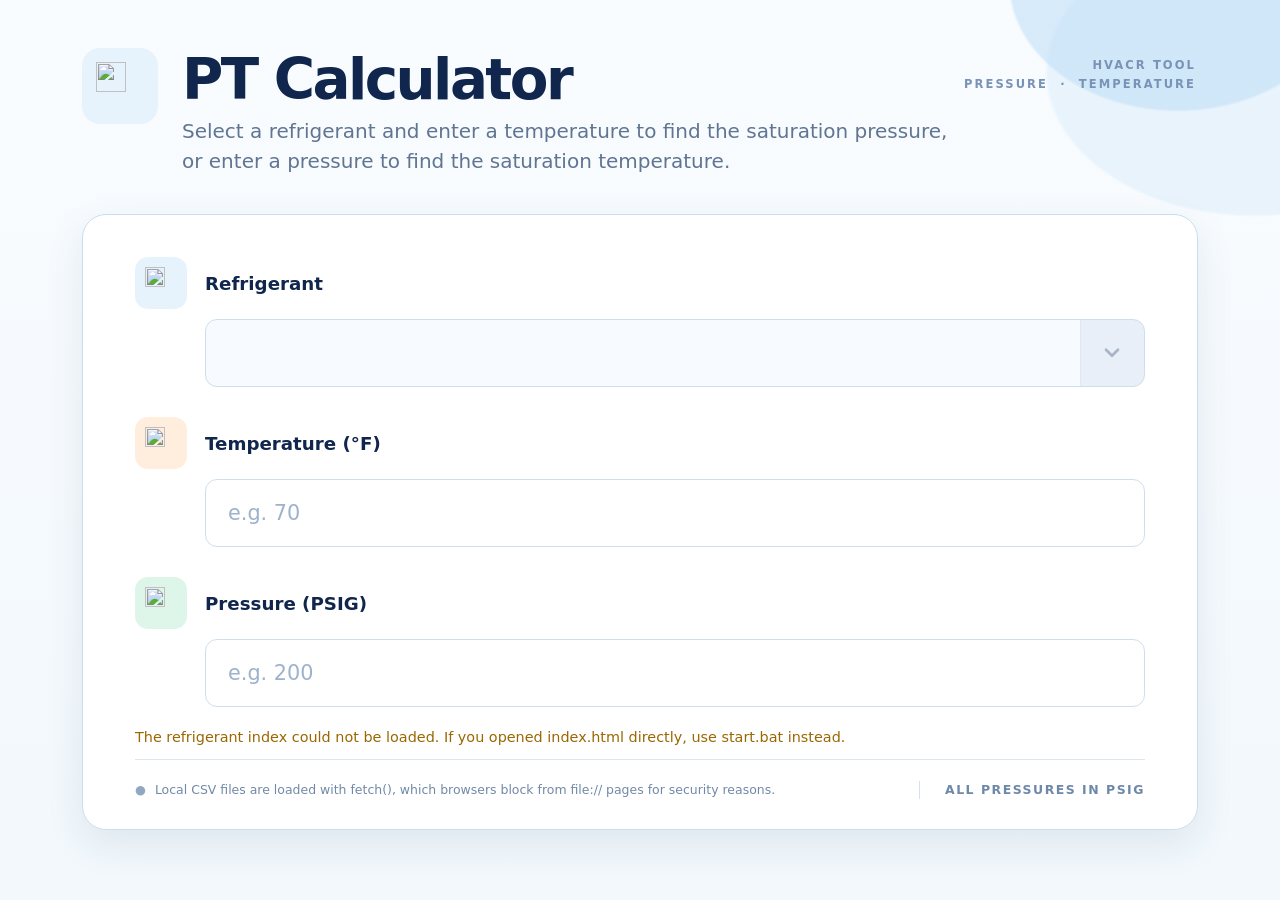
==== index.html @ 1a709b92 "PT Calculator v1.0.0" ====
<!DOCTYPE html>
<html lang="en">
<head>
  <meta charset="UTF-8" />
  <meta name="viewport" content="width=device-width, initial-scale=1.0" />
  <meta name="theme-color" content="#f5f9fd" />
  <title>PT Calculator</title>
  <link rel="stylesheet" href="styles.css" />
</head>
<body>
  <main class="page-shell">
    <section class="intro" aria-labelledby="page-title">
      <div class="title-row">
        <span class="icon-tile title-icon"><img src="assets/snowflake.svg" alt="" /></span>
        <div class="title-copy">
          <h1 id="page-title">PT Calculator</h1>
          <p>Select a refrigerant and enter a temperature to find the saturation pressure,<br class="desktop-break" />
             or enter a pressure to find the saturation temperature.</p>
        </div>
        <div class="tool-mark" aria-hidden="true">
          <span>HVACR TOOL</span>
          <small>PRESSURE&nbsp; · &nbsp;TEMPERATURE</small>
        </div>
      </div>
    </section>

    <section class="calculator-card" aria-label="Pressure temperature calculator">
      <div class="field-group">
        <label for="refrigerant">
          <span class="icon-tile blue"><img src="assets/refrigerant.svg" alt="" /></span>
          <span>Refrigerant</span>
        </label>
        <div class="control-indent">
          <select id="refrigerant" autocomplete="off"></select>
        </div>
      </div>

      <div id="saturation-wrap" class="field-group hidden">
        <label for="saturation-point">
          <span class="icon-tile blue"><img src="assets/saturation.svg" alt="" /></span>
          <span>Saturation Point</span>
        </label>
        <div class="control-indent">
          <select id="saturation-point" autocomplete="off">
            <option value="dew">Dew</option>
            <option value="bubble">Bubble</option>
          </select>
          <p class="field-note">Dew is normally used for superheat. Bubble is normally used for subcooling.</p>
        </div>
      </div>

      <div class="field-group">
        <label for="temperature">
          <span class="icon-tile orange"><img src="assets/thermometer.svg" alt="" /></span>
          <span>Temperature (°F)</span>
        </label>
        <div class="control-indent">
          <input id="temperature" type="number" inputmode="decimal" step="any" placeholder="e.g. 70" autocomplete="off" />
        </div>
      </div>

      <div class="field-group">
        <label for="pressure">
          <span class="icon-tile green"><img src="assets/pressure-gauge.svg" alt="" /></span>
          <span>Pressure (PSIG)</span>
        </label>
        <div class="control-indent">
          <input id="pressure" type="number" inputmode="decimal" step="any" placeholder="e.g. 200" autocomplete="off" />
        </div>
      </div>

      <div id="message" class="message control-indent" role="status" aria-live="polite"></div>

      <div class="status-row">
        <p id="data-status" class="data-status"></p>
        <p class="units-note">ALL PRESSURES IN PSIG</p>
      </div>
    </section>
  </main>
  <script src="app.js" defer></script>
</body>
</html>
---- styles.css ----
:root {
  font-family: Inter, ui-sans-serif, system-ui, -apple-system, BlinkMacSystemFont, "Segoe UI", sans-serif;
  color: #10254a;
  background: #f5f9fd;
  font-synthesis: none;
  --blue: #1683cf;
  --blue-soft: #e7f3fc;
  --orange-soft: #ffeddd;
  --green-soft: #def5ea;
  --border: #cfdeec;
}

* { box-sizing: border-box; }

body {
  margin: 0;
  min-height: 100vh;
  background:
    radial-gradient(ellipse 340px 260px at 92% -2%, rgba(196,225,247,.65) 0 49%, transparent 50%),
    radial-gradient(ellipse 420px 290px at 98% 8%, rgba(226,240,251,.72) 0 49%, transparent 50%),
    linear-gradient(180deg, #f9fcff 0%, #f2f8fc 100%);
}

button, input, select { font: inherit; }

.page-shell {
  width: min(100%, 1180px);
  margin: 0 auto;
  padding: 48px 32px 70px;
}

.title-row {
  position: relative;
  display: flex;
  align-items: flex-start;
  gap: 24px;
  padding-right: 210px;
}

.icon-tile {
  display: inline-grid;
  place-items: center;
  flex: 0 0 auto;
  border-radius: 13px;
}

.icon-tile img {
  display: block;
  width: 62%;
  height: 62%;
}

.title-icon {
  width: 76px;
  height: 76px;
  background: var(--blue-soft);
  border-radius: 18px;
}

.title-copy h1 {
  margin: 4px 0 8px;
  font-size: clamp(2.3rem, 4.4vw, 3.7rem);
  line-height: 1;
  letter-spacing: -.045em;
  font-weight: 670;
  color: #10264d;
}

.title-copy p {
  max-width: 820px;
  margin: 0 0 38px;
  color: #607592;
  font-size: clamp(1rem, 1.65vw, 1.25rem);
  line-height: 1.5;
}

.tool-mark {
  position: absolute;
  top: 10px;
  right: 2px;
  text-align: right;
  color: #7893b6;
  letter-spacing: .13em;
  font-weight: 650;
}

.tool-mark span,
.tool-mark small {
  display: block;
  font-size: .72rem;
}

.tool-mark small { margin-top: 5px; }

.calculator-card {
  padding: 42px 52px 30px;
  border: 1px solid #ccdeed;
  border-radius: 24px;
  background: rgba(255,255,255,.965);
  box-shadow: 0 14px 38px rgba(39, 79, 119, .10);
}

.field-group { margin-bottom: 30px; }

.field-group label {
  display: flex;
  align-items: center;
  gap: 18px;
  margin-bottom: 10px;
  color: #10264d;
  font-size: 1.14rem;
  font-weight: 650;
}

.field-group label > span:last-child {
  margin-left: 0;
}

.field-group .icon-tile {
  width: 52px;
  height: 52px;
}

.icon-tile.blue { background: var(--blue-soft); }
.icon-tile.orange { background: var(--orange-soft); }
.icon-tile.green { background: var(--green-soft); }

.control-indent {
  margin-left: 70px;
}

input, select {
  width: 100%;
  min-height: 68px;
  padding: 0 22px;
  border: 1px solid var(--border);
  border-radius: 12px;
  color: #132849;
  background: #fff;
  outline: none;
  font-size: 1.3rem;
  font-weight: 400;
  transition: border-color .15s ease, box-shadow .15s ease, background .15s ease;
}

select {
  appearance: none;
  -webkit-appearance: none;
  -moz-appearance: none;
  cursor: pointer;
  padding-right: 78px;
  background-color: #f7faff;
  background-image:
    linear-gradient(to left, rgba(226,235,245,.72) 64px, transparent 64px),
    linear-gradient(to left, #d7e2ed 64px, transparent 64px),
    url("data:image/svg+xml,%3Csvg xmlns='http://www.w3.org/2000/svg' width='26' height='26' viewBox='0 0 24 24' fill='none'%3E%3Cpath d='M6.5 9L12 14.5L17.5 9' stroke='%23132C50' stroke-width='2.5' stroke-linecap='round' stroke-linejoin='round'/%3E%3C/svg%3E");
  background-repeat: no-repeat;
  background-position: right center, right 63px center, right 19px center;
  background-size: 64px 100%, 1px 100%, 26px 26px;
}

input:hover, select:hover { border-color: #aec5da; }

input:focus, select:focus {
  border-color: #6ca8d5;
  box-shadow: 0 0 0 4px rgba(22,131,207,.10);
}

input::placeholder {
  color: #9db2cc;
  font-weight: 350;
}

.field-note {
  margin: 8px 2px 0;
  color: #70839d;
  font-size: .86rem;
  line-height: 1.45;
}

.hidden { display: none; }

.message {
  min-height: 20px;
  margin-top: -8px;
  font-size: .9rem;
  color: #b42318;
}

.message.warning { color: #9a6700; }
.message.success { color: #067647; }

.status-row {
  display: flex;
  align-items: center;
  justify-content: space-between;
  gap: 24px;
  margin-top: 10px;
  padding-top: 21px;
  border-top: 1px solid #dce7f0;
}

.data-status,
.units-note {
  margin: 0;
  color: #7189a8;
  font-size: .78rem;
  line-height: 1.4;
}

.data-status::before {
  content: "●";
  margin-right: 9px;
  color: #91a8c3;
}

.units-note {
  flex: 0 0 auto;
  padding-left: 25px;
  border-left: 1px solid #d5e1ec;
  color: #6e88aa;
  font-weight: 650;
  letter-spacing: .12em;
}

@media (max-width: 760px) {
  .page-shell { padding: 24px 15px 38px; }

  .title-row {
    gap: 14px;
    padding-right: 0;
  }

  .title-icon {
    width: 52px;
    height: 52px;
    border-radius: 14px;
  }

  .title-copy h1 {
    margin-top: 2px;
    font-size: 2.2rem;
  }

  .title-copy p {
    margin: 8px 0 24px;
    font-size: .96rem;
    line-height: 1.45;
  }

  .desktop-break { display: none; }
  .tool-mark { display: none; }

  .calculator-card {
    padding: 27px 20px 22px;
    border-radius: 19px;
  }

  .field-group { margin-bottom: 23px; }

  .field-group label {
    gap: 10px;
    margin-bottom: 9px;
    transform: none;
    font-size: 1rem;
  }

  .field-group .icon-tile {
    width: 34px;
    height: 34px;
    border-radius: 9px;
  }

  .control-indent { margin-left: 0; }

  input, select {
    min-height: 58px;
    padding-left: 16px;
    font-size: 1.15rem;
  }

  select {
    padding-right: 58px;
    background-position: right center, right 51px center, right 14px center;
    background-size: 52px 100%, 1px 100%, 22px 22px;
  }

  .status-row {
    align-items: flex-start;
    flex-direction: column;
    gap: 8px;
    padding-top: 16px;
  }

  .units-note {
    padding-left: 0;
    border-left: 0;
    font-size: .68rem;
  }
}
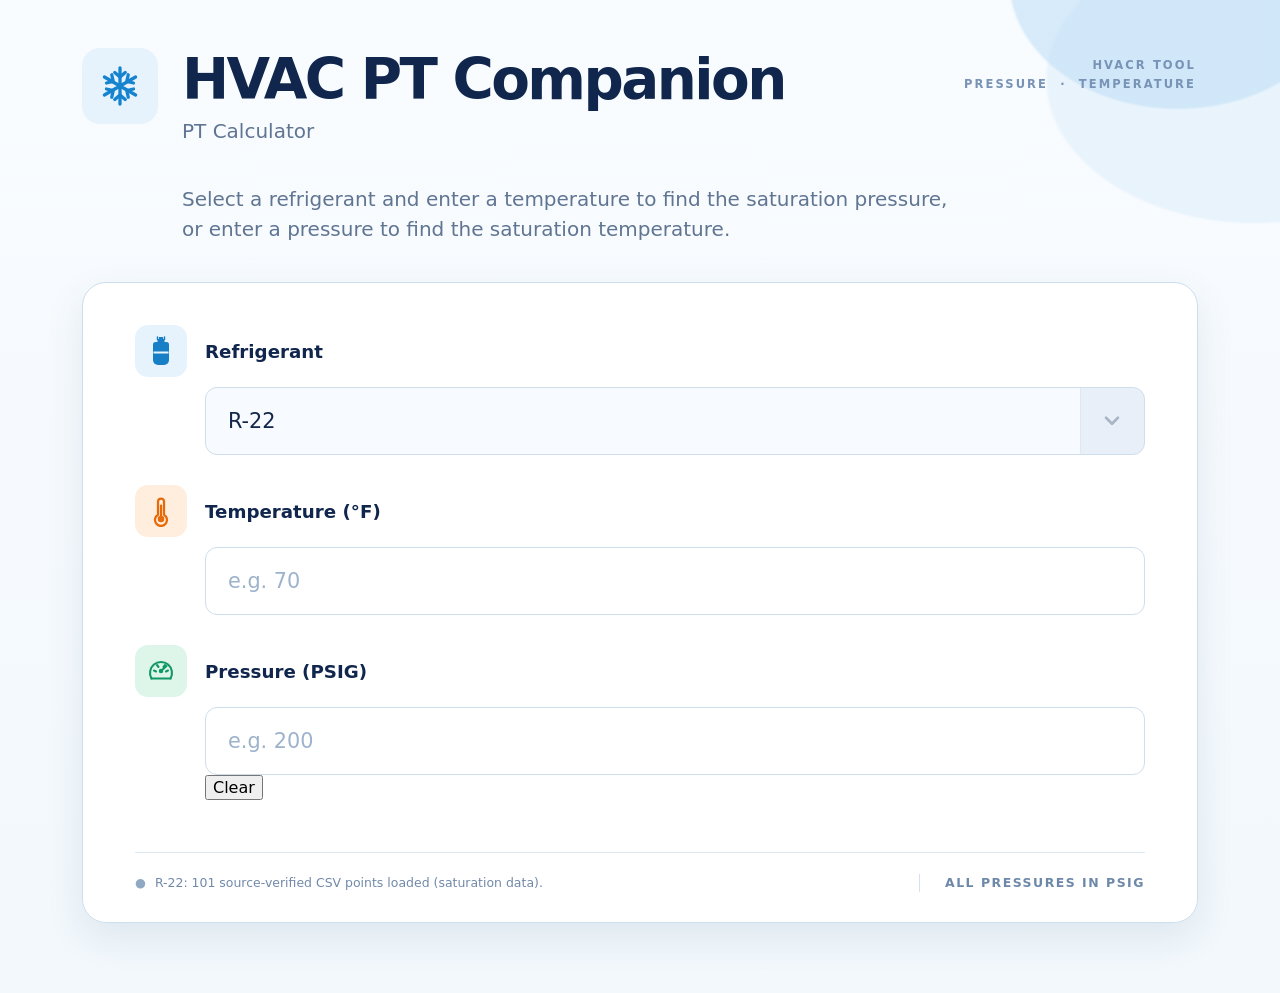
==== commit df778b6d: "Rename PT Calculator to HVAC PT Companion and add clear button" ====
--- a/index.html
+++ b/index.html
@@ -4,79 +4,182 @@
   <meta charset="UTF-8" />
   <meta name="viewport" content="width=device-width, initial-scale=1.0" />
   <meta name="theme-color" content="#f5f9fd" />
-  <title>PT Calculator</title>
+  <meta
+    name="description"
+    content="HVAC PT Companion is a pressure-temperature calculator for HVAC/R refrigerants."
+  />
+  <title>HVAC PT Companion | PT Calculator</title>
   <link rel="stylesheet" href="styles.css" />
 </head>
+
 <body>
   <main class="page-shell">
+
     <section class="intro" aria-labelledby="page-title">
       <div class="title-row">
-        <span class="icon-tile title-icon"><img src="assets/snowflake.svg" alt="" /></span>
+
+        <span class="icon-tile title-icon">
+          <img src="assets/snowflake.svg" alt="" />
+        </span>
+
         <div class="title-copy">
-          <h1 id="page-title">PT Calculator</h1>
-          <p>Select a refrigerant and enter a temperature to find the saturation pressure,<br class="desktop-break" />
-             or enter a pressure to find the saturation temperature.</p>
+          <h1 id="page-title">HVAC PT Companion</h1>
+          <p class="app-subtitle">PT Calculator</p>
+
+          <p>
+            Select a refrigerant and enter a temperature to find the saturation pressure,
+            <br class="desktop-break" />
+            or enter a pressure to find the saturation temperature.
+          </p>
         </div>
+
         <div class="tool-mark" aria-hidden="true">
           <span>HVACR TOOL</span>
           <small>PRESSURE&nbsp; · &nbsp;TEMPERATURE</small>
         </div>
+
       </div>
     </section>
 
-    <section class="calculator-card" aria-label="Pressure temperature calculator">
+    <section
+      class="calculator-card"
+      aria-label="HVAC PT Companion pressure temperature calculator"
+    >
+
       <div class="field-group">
+
         <label for="refrigerant">
-          <span class="icon-tile blue"><img src="assets/refrigerant.svg" alt="" /></span>
+          <span class="icon-tile blue">
+            <img src="assets/refrigerant.svg" alt="" />
+          </span>
+
           <span>Refrigerant</span>
         </label>
+
         <div class="control-indent">
-          <select id="refrigerant" autocomplete="off"></select>
+          <select
+            id="refrigerant"
+            autocomplete="off"
+          ></select>
         </div>
+
       </div>
 
-      <div id="saturation-wrap" class="field-group hidden">
+      <div
+        id="saturation-wrap"
+        class="field-group hidden"
+      >
+
         <label for="saturation-point">
-          <span class="icon-tile blue"><img src="assets/saturation.svg" alt="" /></span>
+          <span class="icon-tile blue">
+            <img src="assets/saturation.svg" alt="" />
+          </span>
+
           <span>Saturation Point</span>
         </label>
+
         <div class="control-indent">
-          <select id="saturation-point" autocomplete="off">
+
+          <select
+            id="saturation-point"
+            autocomplete="off"
+          >
             <option value="dew">Dew</option>
             <option value="bubble">Bubble</option>
           </select>
-          <p class="field-note">Dew is normally used for superheat. Bubble is normally used for subcooling.</p>
+
+          <p class="field-note">
+            Dew is normally used for superheat. Bubble is normally used for subcooling.
+          </p>
+
         </div>
+
       </div>
 
       <div class="field-group">
+
         <label for="temperature">
-          <span class="icon-tile orange"><img src="assets/thermometer.svg" alt="" /></span>
+          <span class="icon-tile orange">
+            <img src="assets/thermometer.svg" alt="" />
+          </span>
+
           <span>Temperature (°F)</span>
         </label>
+
         <div class="control-indent">
-          <input id="temperature" type="number" inputmode="decimal" step="any" placeholder="e.g. 70" autocomplete="off" />
+
+          <input
+            id="temperature"
+            type="number"
+            inputmode="decimal"
+            step="any"
+            placeholder="e.g. 70"
+            autocomplete="off"
+          />
+
         </div>
+
       </div>
 
       <div class="field-group">
+
         <label for="pressure">
-          <span class="icon-tile green"><img src="assets/pressure-gauge.svg" alt="" /></span>
+          <span class="icon-tile green">
+            <img src="assets/pressure-gauge.svg" alt="" />
+          </span>
+
           <span>Pressure (PSIG)</span>
         </label>
+
         <div class="control-indent">
-          <input id="pressure" type="number" inputmode="decimal" step="any" placeholder="e.g. 200" autocomplete="off" />
+
+          <input
+            id="pressure"
+            type="number"
+            inputmode="decimal"
+            step="any"
+            placeholder="e.g. 200"
+            autocomplete="off"
+          />
+
+          <div class="clear-row">
+            <button
+              type="button"
+              id="clear-fields"
+              class="clear-button"
+            >
+              Clear
+            </button>
+          </div>
+
         </div>
+
       </div>
 
-      <div id="message" class="message control-indent" role="status" aria-live="polite"></div>
+      <div
+        id="message"
+        class="message control-indent"
+        role="status"
+        aria-live="polite"
+      ></div>
 
       <div class="status-row">
-        <p id="data-status" class="data-status"></p>
-        <p class="units-note">ALL PRESSURES IN PSIG</p>
+
+        <p
+          id="data-status"
+          class="data-status"
+        ></p>
+
+        <p class="units-note">
+          ALL PRESSURES IN PSIG
+        </p>
+
       </div>
+
     </section>
+
   </main>
+
   <script src="app.js" defer></script>
 </body>
 </html>
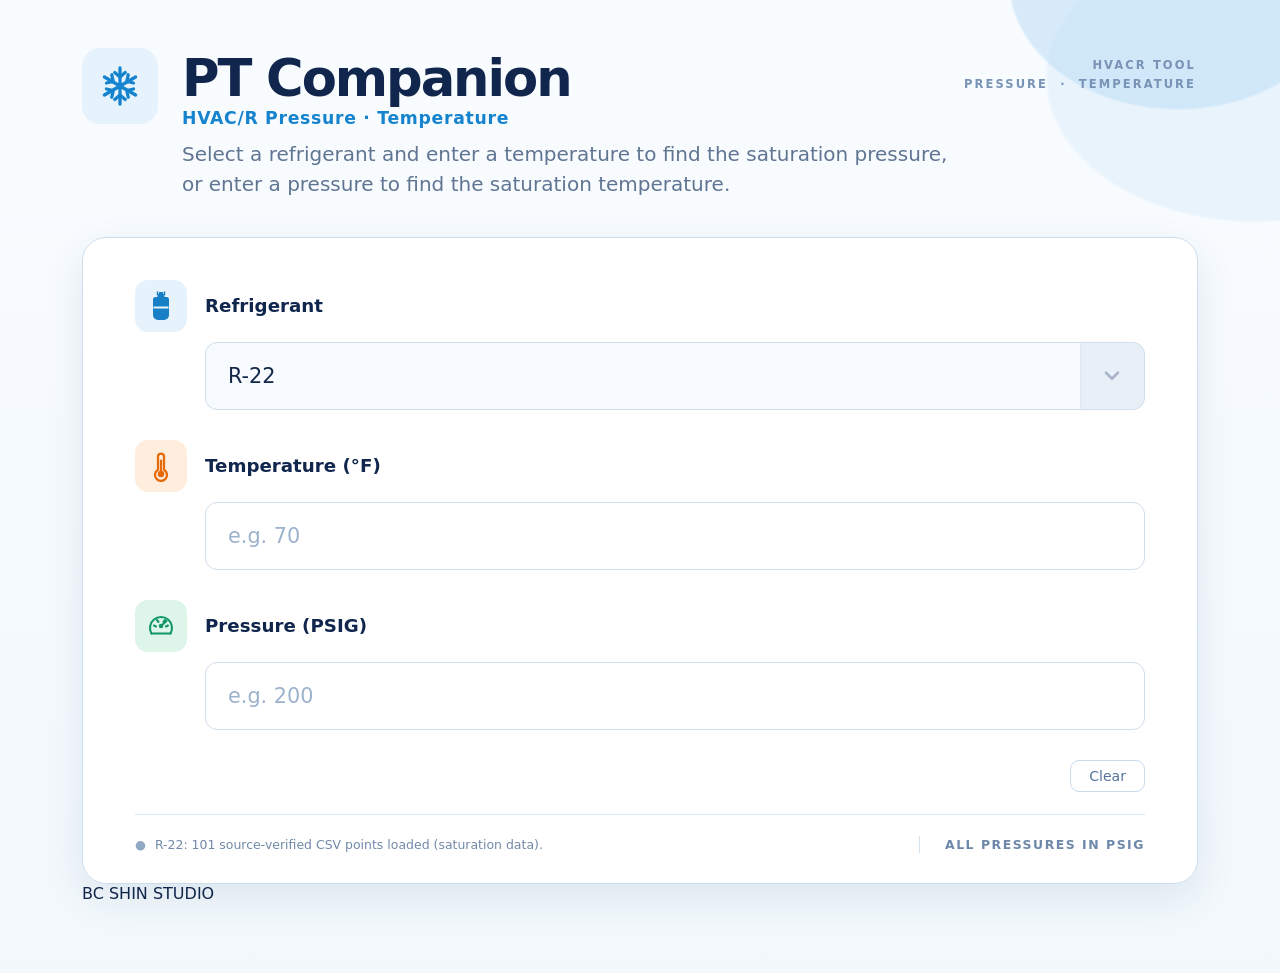
==== commit f364a07d: "Version 1" ====
--- a/index.html
+++ b/index.html
@@ -5,181 +5,138 @@
   <meta name="viewport" content="width=device-width, initial-scale=1.0" />
   <meta name="theme-color" content="#f5f9fd" />
   <meta
-    name="description"
-    content="HVAC PT Companion is a pressure-temperature calculator for HVAC/R refrigerants."
+          name="description"
+          content="HVAC PT Companion is a pressure-temperature calculator for HVAC/R refrigerants."
   />
-  <title>HVAC PT Companion | PT Calculator</title>
+  <title>HVAC PT Companion</title>
   <link rel="stylesheet" href="styles.css" />
 </head>
 
 <body>
-  <main class="page-shell">
-
-    <section class="intro" aria-labelledby="page-title">
-      <div class="title-row">
-
+<main class="page-shell">
+  <section class="intro" aria-labelledby="page-title">
+    <div class="title-row">
         <span class="icon-tile title-icon">
           <img src="assets/snowflake.svg" alt="" />
         </span>
 
-        <div class="title-copy">
-          <h1 id="page-title">HVAC PT Companion</h1>
-          <p class="app-subtitle">PT Calculator</p>
+      <div class="title-copy">
+        <h1 id="page-title">PT Companion</h1>
+        <p class="app-subtitle">HVAC/R Pressure · Temperature</p>
+        <p>
+          Select a refrigerant and enter a temperature to find the saturation pressure,
+          <br class="desktop-break" />
+          or enter a pressure to find the saturation temperature.
+        </p>
+      </div>
 
-          <p>
-            Select a refrigerant and enter a temperature to find the saturation pressure,
-            <br class="desktop-break" />
-            or enter a pressure to find the saturation temperature.
-          </p>
-        </div>
+      <div class="tool-mark" aria-hidden="true">
+        <span>HVACR TOOL</span>
+        <small>PRESSURE&nbsp; · &nbsp;TEMPERATURE</small>
+      </div>
+    </div>
+  </section>
 
-        <div class="tool-mark" aria-hidden="true">
-          <span>HVACR TOOL</span>
-          <small>PRESSURE&nbsp; · &nbsp;TEMPERATURE</small>
-        </div>
-
-      </div>
-    </section>
-
-    <section
-      class="calculator-card"
-      aria-label="HVAC PT Companion pressure temperature calculator"
-    >
-
-      <div class="field-group">
-
-        <label for="refrigerant">
+  <section
+          class="calculator-card"
+          aria-label="HVAC PT Companion pressure temperature calculator"
+  >
+    <div class="field-group">
+      <label for="refrigerant">
           <span class="icon-tile blue">
             <img src="assets/refrigerant.svg" alt="" />
           </span>
+        <span>Refrigerant</span>
+      </label>
 
-          <span>Refrigerant</span>
-        </label>
+      <div class="control-indent">
+        <select id="refrigerant" autocomplete="off"></select>
+      </div>
+    </div>
 
-        <div class="control-indent">
-          <select
-            id="refrigerant"
-            autocomplete="off"
-          ></select>
-        </div>
-
-      </div>
-
-      <div
-        id="saturation-wrap"
-        class="field-group hidden"
-      >
-
-        <label for="saturation-point">
+    <div id="saturation-wrap" class="field-group hidden">
+      <label for="saturation-point">
           <span class="icon-tile blue">
             <img src="assets/saturation.svg" alt="" />
           </span>
+        <span>Saturation Point</span>
+      </label>
 
-          <span>Saturation Point</span>
-        </label>
+      <div class="control-indent">
+        <select id="saturation-point" autocomplete="off">
+          <option value="dew">Dew</option>
+          <option value="bubble">Bubble</option>
+        </select>
+        <p class="field-note">
+          Dew is normally used for superheat. Bubble is normally used for subcooling.
+        </p>
+      </div>
+    </div>
 
-        <div class="control-indent">
-
-          <select
-            id="saturation-point"
-            autocomplete="off"
-          >
-            <option value="dew">Dew</option>
-            <option value="bubble">Bubble</option>
-          </select>
-
-          <p class="field-note">
-            Dew is normally used for superheat. Bubble is normally used for subcooling.
-          </p>
-
-        </div>
-
-      </div>
-
-      <div class="field-group">
-
-        <label for="temperature">
+    <div class="field-group">
+      <label for="temperature">
           <span class="icon-tile orange">
             <img src="assets/thermometer.svg" alt="" />
           </span>
+        <span>Temperature (°F)</span>
+      </label>
 
-          <span>Temperature (°F)</span>
-        </label>
+      <div class="control-indent">
+        <input
+                id="temperature"
+                type="number"
+                inputmode="decimal"
+                step="any"
+                placeholder="e.g. 70"
+                autocomplete="off"
+        />
+      </div>
+    </div>
 
-        <div class="control-indent">
-
-          <input
-            id="temperature"
-            type="number"
-            inputmode="decimal"
-            step="any"
-            placeholder="e.g. 70"
-            autocomplete="off"
-          />
-
-        </div>
-
-      </div>
-
-      <div class="field-group">
-
-        <label for="pressure">
+    <div class="field-group">
+      <label for="pressure">
           <span class="icon-tile green">
             <img src="assets/pressure-gauge.svg" alt="" />
           </span>
+        <span>Pressure (PSIG)</span>
+      </label>
 
-          <span>Pressure (PSIG)</span>
-        </label>
+      <div class="control-indent">
+        <input
+                id="pressure"
+                type="number"
+                inputmode="decimal"
+                step="any"
+                placeholder="e.g. 200"
+                autocomplete="off"
+        />
+      </div>
+    </div>
 
-        <div class="control-indent">
+    <div class="clear-row">
+      <button type="button" id="clear-fields" class="clear-button">
+        Clear
+      </button>
+    </div>
 
-          <input
-            id="pressure"
-            type="number"
-            inputmode="decimal"
-            step="any"
-            placeholder="e.g. 200"
-            autocomplete="off"
-          />
+    <div
+            id="message"
+            class="message control-indent"
+            role="status"
+            aria-live="polite"
+    ></div>
 
-          <div class="clear-row">
-            <button
-              type="button"
-              id="clear-fields"
-              class="clear-button"
-            >
-              Clear
-            </button>
-          </div>
+    <div class="status-row">
+      <p id="data-status" class="data-status"></p>
+      <p class="units-note">ALL PRESSURES IN PSIG</p>
+    </div>
+  </section>
 
-        </div>
+  <footer class="studio-footer">
+    BC SHIN STUDIO
+  </footer>
+</main>
 
-      </div>
-
-      <div
-        id="message"
-        class="message control-indent"
-        role="status"
-        aria-live="polite"
-      ></div>
-
-      <div class="status-row">
-
-        <p
-          id="data-status"
-          class="data-status"
-        ></p>
-
-        <p class="units-note">
-          ALL PRESSURES IN PSIG
-        </p>
-
-      </div>
-
-    </section>
-
-  </main>
-
-  <script src="app.js" defer></script>
+<script src="app.js" defer></script>
 </body>
 </html>
--- a/styles.css
+++ b/styles.css
@@ -3,6 +3,7 @@
   color: #10254a;
   background: #f5f9fd;
   font-synthesis: none;
+
   --blue: #1683cf;
   --blue-soft: #e7f3fc;
   --orange-soft: #ffeddd;
@@ -10,7 +11,9 @@
   --border: #cfdeec;
 }
 
-* { box-sizing: border-box; }
+* {
+  box-sizing: border-box;
+}
 
 body {
   margin: 0;
@@ -21,7 +24,11 @@
     linear-gradient(180deg, #f9fcff 0%, #f2f8fc 100%);
 }
 
-button, input, select { font: inherit; }
+button,
+input,
+select {
+  font: inherit;
+}
 
 .page-shell {
   width: min(100%, 1180px);
@@ -58,12 +65,21 @@
 }
 
 .title-copy h1 {
-  margin: 4px 0 8px;
-  font-size: clamp(2.3rem, 4.4vw, 3.7rem);
-  line-height: 1;
-  letter-spacing: -.045em;
+  margin: 4px 0 4px;
+  font-size: clamp(2.15rem, 4vw, 3.45rem);
+  line-height: 1.02;
+  letter-spacing: -.04em;
   font-weight: 670;
   color: #10264d;
+}
+
+.app-subtitle {
+  margin: 0 0 10px !important;
+  color: #1683cf !important;
+  font-size: clamp(.95rem, 1.4vw, 1.08rem) !important;
+  line-height: 1.2 !important;
+  font-weight: 650;
+  letter-spacing: .04em;
 }
 
 .title-copy p {
@@ -90,7 +106,9 @@
   font-size: .72rem;
 }
 
-.tool-mark small { margin-top: 5px; }
+.tool-mark small {
+  margin-top: 5px;
+}
 
 .calculator-card {
   padding: 42px 52px 30px;
@@ -100,7 +118,9 @@
   box-shadow: 0 14px 38px rgba(39, 79, 119, .10);
 }
 
-.field-group { margin-bottom: 30px; }
+.field-group {
+  margin-bottom: 30px;
+}
 
 .field-group label {
   display: flex;
@@ -121,15 +141,24 @@
   height: 52px;
 }
 
-.icon-tile.blue { background: var(--blue-soft); }
-.icon-tile.orange { background: var(--orange-soft); }
-.icon-tile.green { background: var(--green-soft); }
+.icon-tile.blue {
+  background: var(--blue-soft);
+}
+
+.icon-tile.orange {
+  background: var(--orange-soft);
+}
+
+.icon-tile.green {
+  background: var(--green-soft);
+}
 
 .control-indent {
   margin-left: 70px;
 }
 
-input, select {
+input,
+select {
   width: 100%;
   min-height: 68px;
   padding: 0 22px;
@@ -140,7 +169,10 @@
   outline: none;
   font-size: 1.3rem;
   font-weight: 400;
-  transition: border-color .15s ease, box-shadow .15s ease, background .15s ease;
+  transition:
+    border-color .15s ease,
+    box-shadow .15s ease,
+    background .15s ease;
 }
 
 select {
@@ -159,9 +191,13 @@
   background-size: 64px 100%, 1px 100%, 26px 26px;
 }
 
-input:hover, select:hover { border-color: #aec5da; }
-
-input:focus, select:focus {
+input:hover,
+select:hover {
+  border-color: #aec5da;
+}
+
+input:focus,
+select:focus {
   border-color: #6ca8d5;
   box-shadow: 0 0 0 4px rgba(22,131,207,.10);
 }
@@ -178,7 +214,45 @@
   line-height: 1.45;
 }
 
-.hidden { display: none; }
+.clear-row {
+  display: flex;
+  justify-content: flex-end;
+  margin-top: 10px;
+}
+
+.clear-button {
+  border: 1px solid #c9daed;
+  background: #ffffff;
+  color: #53739a;
+  border-radius: 9px;
+  padding: 7px 18px;
+  font-size: .88rem;
+  cursor: pointer;
+  transition:
+    border-color .15s ease,
+    background .15s ease,
+    color .15s ease;
+}
+
+.clear-button:hover {
+  border-color: #afc7dd;
+  background: #f7fbff;
+  color: #365f8b;
+}
+
+.clear-button:focus-visible {
+  outline: none;
+  border-color: #6ca8d5;
+  box-shadow: 0 0 0 3px rgba(22,131,207,.10);
+}
+
+.clear-button:active {
+  background: #eef6fc;
+}
+
+.hidden {
+  display: none;
+}
 
 .message {
   min-height: 20px;
@@ -187,8 +261,13 @@
   color: #b42318;
 }
 
-.message.warning { color: #9a6700; }
-.message.success { color: #067647; }
+.message.warning {
+  color: #9a6700;
+}
+
+.message.success {
+  color: #067647;
+}
 
 .status-row {
   display: flex;
@@ -224,7 +303,9 @@
 }
 
 @media (max-width: 760px) {
-  .page-shell { padding: 24px 15px 38px; }
+  .page-shell {
+    padding: 24px 15px 38px;
+  }
 
   .title-row {
     gap: 14px;
@@ -239,7 +320,13 @@
 
   .title-copy h1 {
     margin-top: 2px;
-    font-size: 2.2rem;
+    font-size: 2rem;
+    line-height: 1.05;
+  }
+
+  .app-subtitle {
+    margin: 3px 0 8px !important;
+    font-size: .86rem !important;
   }
 
   .title-copy p {
@@ -248,15 +335,22 @@
     line-height: 1.45;
   }
 
-  .desktop-break { display: none; }
-  .tool-mark { display: none; }
+  .desktop-break {
+    display: none;
+  }
+
+  .tool-mark {
+    display: none;
+  }
 
   .calculator-card {
     padding: 27px 20px 22px;
     border-radius: 19px;
   }
 
-  .field-group { margin-bottom: 23px; }
+  .field-group {
+    margin-bottom: 23px;
+  }
 
   .field-group label {
     gap: 10px;
@@ -271,9 +365,12 @@
     border-radius: 9px;
   }
 
-  .control-indent { margin-left: 0; }
-
-  input, select {
+  .control-indent {
+    margin-left: 0;
+  }
+
+  input,
+  select {
     min-height: 58px;
     padding-left: 16px;
     font-size: 1.15rem;
@@ -283,6 +380,15 @@
     padding-right: 58px;
     background-position: right center, right 51px center, right 14px center;
     background-size: 52px 100%, 1px 100%, 22px 22px;
+  }
+
+  .clear-row {
+    margin-top: 8px;
+  }
+
+  .clear-button {
+    padding: 7px 16px;
+    font-size: .84rem;
   }
 
   .status-row {
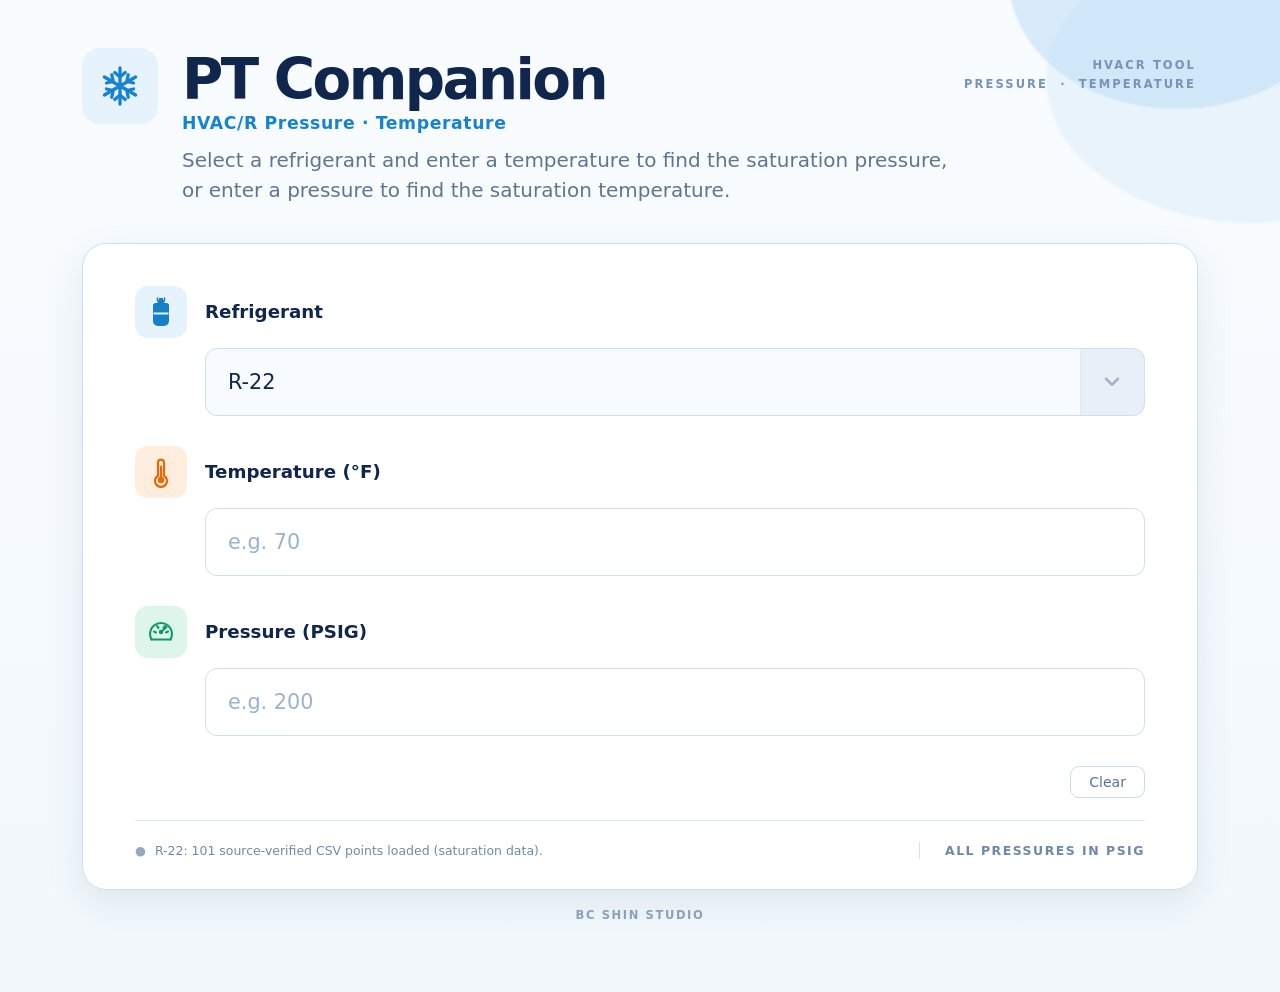
==== commit 4ea181ef: "Add iPhone PWA installation and offline support" ====
--- a/index.html
+++ b/index.html
@@ -10,6 +10,12 @@
   />
   <title>HVAC PT Companion</title>
   <link rel="stylesheet" href="styles.css" />
+  <!-- Installable PT Companion for iPhone and other browsers -->
+  <link rel="manifest" href="manifest.webmanifest" />
+  <link rel="apple-touch-icon" sizes="180x180" href="icons/apple-touch-icon.png" />
+  <meta name="apple-mobile-web-app-capable" content="yes" />
+  <meta name="apple-mobile-web-app-title" content="PT Companion" />
+  <meta name="apple-mobile-web-app-status-bar-style" content="default" />
 </head>
 
 <body>
@@ -138,5 +144,21 @@
 </main>
 
 <script src="app.js" defer></script>
+  <!-- Service worker enables offline calculator and refrigerant lookup. -->
+  <script>
+	if (
+	  'serviceWorker' in navigator &&
+	  (
+		location.protocol === 'https:' ||
+		location.hostname === 'localhost' ||
+		location.hostname === '127.0.0.1'
+	  )
+	) {
+      window.addEventListener('load', () => {
+        navigator.serviceWorker.register('./service-worker.js', { scope: './' })
+          .catch(error => console.warn('PT Companion offline setup unavailable:', error));
+      });
+    }
+  </script>
 </body>
 </html>
--- a/styles.css
+++ b/styles.css
@@ -65,21 +65,22 @@
 }
 
 .title-copy h1 {
-  margin: 4px 0 4px;
-  font-size: clamp(2.15rem, 4vw, 3.45rem);
-  line-height: 1.02;
-  letter-spacing: -.04em;
+  margin: 4px 0 5px;
+  font-size: clamp(2.3rem, 4.4vw, 3.7rem);
+  line-height: 1;
+  letter-spacing: -.045em;
   font-weight: 670;
   color: #10264d;
 }
 
 .app-subtitle {
+  max-width: 820px;
   margin: 0 0 10px !important;
   color: #1683cf !important;
-  font-size: clamp(.95rem, 1.4vw, 1.08rem) !important;
-  line-height: 1.2 !important;
+  font-size: clamp(.95rem, 1.35vw, 1.08rem) !important;
+  line-height: 1.25 !important;
   font-weight: 650;
-  letter-spacing: .04em;
+  letter-spacing: .035em;
 }
 
 .title-copy p {
@@ -226,6 +227,7 @@
   color: #53739a;
   border-radius: 9px;
   padding: 7px 18px;
+  font: inherit;
   font-size: .88rem;
   cursor: pointer;
   transition:
@@ -302,6 +304,15 @@
   letter-spacing: .12em;
 }
 
+.studio-footer {
+  margin-top: 18px;
+  text-align: center;
+  color: #8ba0ba;
+  font-size: .72rem;
+  font-weight: 650;
+  letter-spacing: .14em;
+}
+
 @media (max-width: 760px) {
   .page-shell {
     padding: 24px 15px 38px;
@@ -320,13 +331,17 @@
 
   .title-copy h1 {
     margin-top: 2px;
-    font-size: 2rem;
+    margin-bottom: 4px;
+    font-size: 2.05rem;
     line-height: 1.05;
+    white-space: nowrap;
   }
 
   .app-subtitle {
-    margin: 3px 0 8px !important;
-    font-size: .86rem !important;
+    margin: 0 0 8px !important;
+    font-size: .82rem !important;
+    line-height: 1.25 !important;
+    letter-spacing: .02em;
   }
 
   .title-copy p {
@@ -403,4 +418,9 @@
     border-left: 0;
     font-size: .68rem;
   }
-}
+
+  .studio-footer {
+    margin-top: 14px;
+    font-size: .66rem;
+  }
+}
